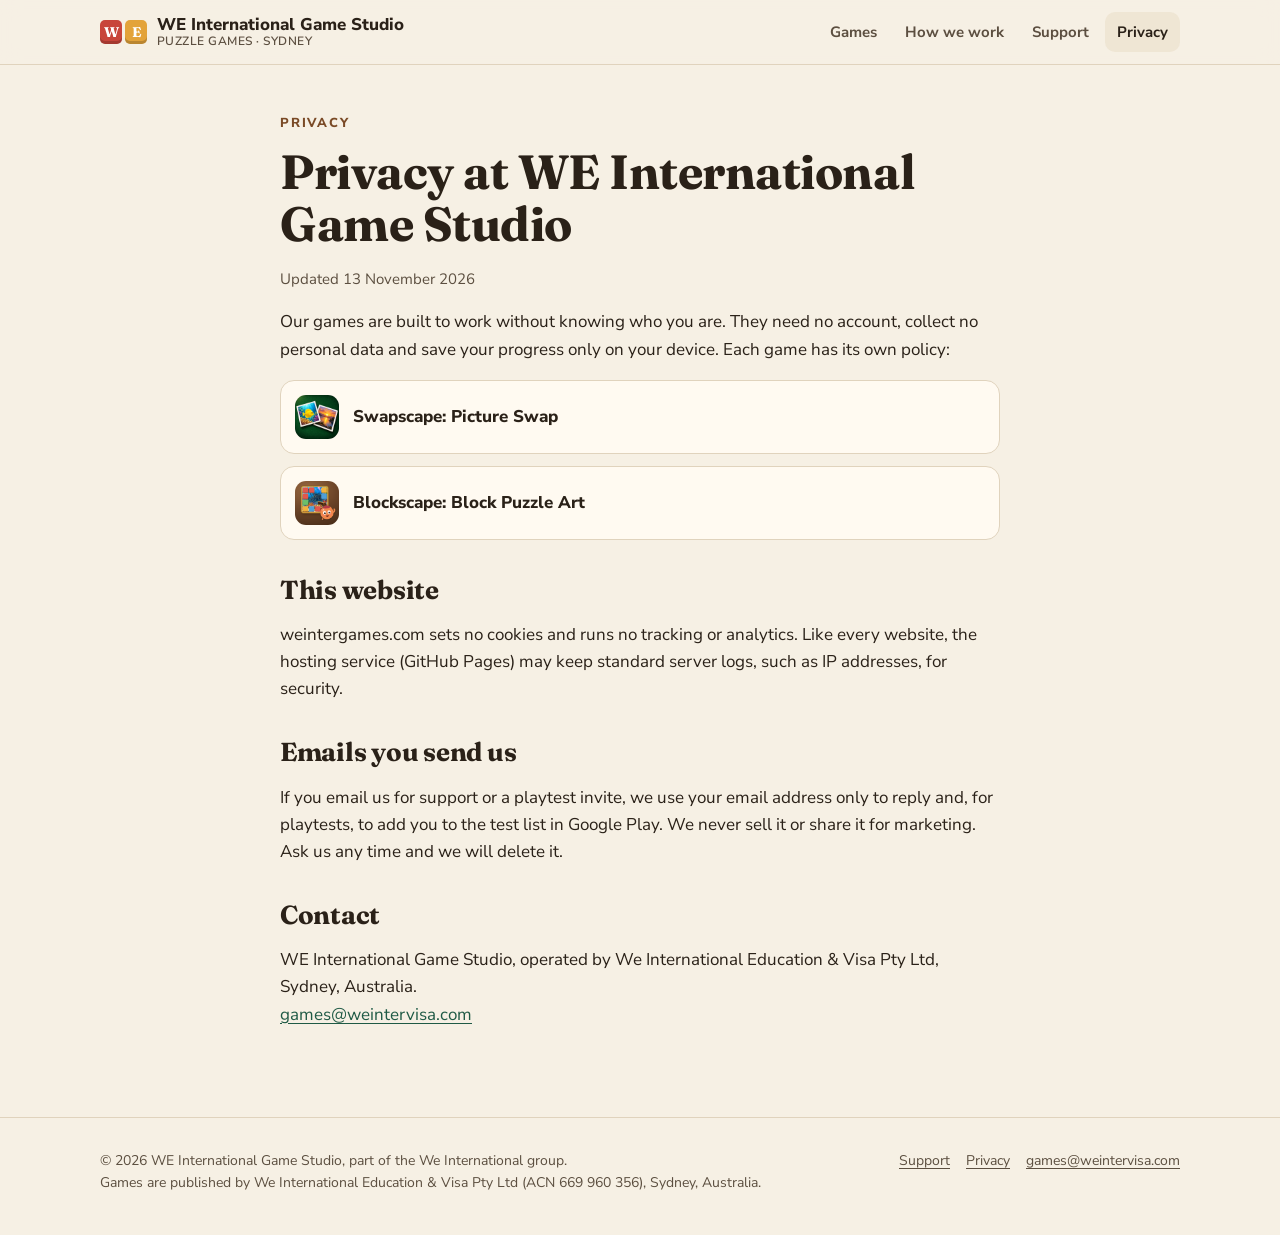
==== privacy/index.html @ 4d91bb36 "First version of weintergames.com: home, games, support, privacy (studio + Swapscape + Blockscape) C" ====
<!doctype html>
<html lang="en">
<head>
<meta charset="utf-8">
<meta name="viewport" content="width=device-width,initial-scale=1">
<title>Privacy · WE International Game Studio</title>
<meta name="description" content="How WE International Game Studio handles privacy: no accounts, no personal data, no tracking on this website.">
<link rel="canonical" href="https://weintergames.com/privacy/">
<meta property="og:title" content="Privacy · WE International Game Studio">
<meta property="og:description" content="How WE International Game Studio handles privacy: no accounts, no personal data, no tracking on this website.">
<meta property="og:image" content="https://weintergames.com/assets/img/swapscape-feature.webp">
<meta name="theme-color" content="#1f5a45">
<link rel="icon" href="../assets/favicon.svg" type="image/svg+xml">
<link rel="preconnect" href="https://fonts.googleapis.com"><link rel="preconnect" href="https://fonts.gstatic.com" crossorigin>
<link href="https://fonts.googleapis.com/css2?family=Fraunces:ital,opsz,wght@0,9..144,600;0,9..144,700;1,9..144,600&family=Nunito+Sans:wght@400;600;700;800&display=swap" rel="stylesheet">
<link rel="stylesheet" href="../assets/site.css">
</head>
<body>
<a class="skip" href="#main">Skip to content</a>
<header class="top"><div class="wrap">
<a class="brand" href="../" aria-label="WE International Game Studio home"><span class="mark" aria-hidden="true"><i>W</i><i>E</i></span><span>WE International Game Studio<small>PUZZLE GAMES · SYDNEY</small></span></a>
<nav aria-label="Main"><ul><li class=hide-sm><a href="../#games">Games</a></li><li class=hide-sm><a href="../#how">How we work</a></li><li><a href="../support/">Support</a></li><li><a href="../privacy/" aria-current=page>Privacy</a></li></ul></nav>
</div></header>
<main id="main">
<article class="doc">
<div class="eyebrow">Privacy</div>
<h1>Privacy at WE International Game Studio</h1>
<p class="meta">Updated 13 November 2026</p>
<p>Our games are built to work without knowing who you are. They need no account, collect no personal data and save your progress only on your device. Each game has its own policy:</p>
<ul class="list"><li><a href="swapscape/"><img src="../assets/img/swapscape-icon.png" alt="">Swapscape: Picture Swap</a></li><li><a href="blockscape/"><img src="../assets/img/blockscape-icon.png" alt="">Blockscape: Block Puzzle Art</a></li></ul>
<h2>This website</h2>
<p>weintergames.com sets no cookies and runs no tracking or analytics. Like every website, the hosting service (GitHub Pages) may keep standard server logs, such as IP addresses, for security.</p>
<h2>Emails you send us</h2>
<p>If you email us for support or a playtest invite, we use your email address only to reply and, for playtests, to add you to the test list in Google Play. We never sell it or share it for marketing. Ask us any time and we will delete it.</p>
<h2>Contact</h2>
<p>WE International Game Studio, operated by We International Education &amp; Visa Pty Ltd, Sydney, Australia.<br><a href="mailto:games@weintervisa.com">games@weintervisa.com</a></p>
</article>
</main>
<footer><div class="wrap">
<div>© 2026 WE International Game Studio, part of the We International group.<br>Games are published by We International Education &amp; Visa Pty Ltd (ACN 669 960 356), Sydney, Australia.</div>
<ul><li><a href="../support/">Support</a></li><li><a href="../privacy/">Privacy</a></li><li><a href="mailto:games@weintervisa.com">games@weintervisa.com</a></li></ul>
</div></footer>
</body>
</html>
---- assets/site.css ----
:root{
  --paper:#f6f0e4; --paper-2:#efe6d4; --card:#fffaf1; --ink:#2a2118; --ink-2:#5c4f40; --line:#e0d3bd;
  --green:#1f5a45; --green-2:#2f7a5e; --wood:#7a4a26; --amber:#e3a33a; --red:#c8453b; --blue:#3f7fc1;
  --shadow:0 1px 2px rgba(60,40,20,.08),0 8px 24px rgba(60,40,20,.10);
  --radius:18px; --max:1120px;
  --display:"Fraunces",Georgia,serif; --body:"Nunito Sans",system-ui,-apple-system,"Segoe UI",sans-serif;
}
@media (prefers-color-scheme:dark){:root:not([data-theme="light"]){
  --paper:#17130f; --paper-2:#1f1a14; --card:#241e17; --ink:#f3eadb; --ink-2:#c3b49e; --line:#3a3027;
  --green:#5fbf95; --green-2:#7fd3ad; --wood:#d39a6a; --shadow:0 1px 2px rgba(0,0,0,.3),0 10px 28px rgba(0,0,0,.35);
}}
*{box-sizing:border-box}
html{scroll-behavior:smooth}
body{margin:0;background:var(--paper);color:var(--ink);font:17px/1.6 var(--body);-webkit-font-smoothing:antialiased}
img{max-width:100%;display:block}
a{color:var(--green);text-underline-offset:3px}
.wrap{max-width:var(--max);margin:0 auto;padding:0 20px}
.skip{position:absolute;left:-999px}.skip:focus{left:12px;top:12px;background:var(--card);padding:8px 12px;border-radius:8px;z-index:9}

/* header */
.top{position:sticky;top:0;z-index:5;background:color-mix(in srgb,var(--paper) 88%,transparent);backdrop-filter:blur(10px);border-bottom:1px solid var(--line)}
.top .wrap{display:flex;align-items:center;justify-content:space-between;height:64px;gap:16px}
.brand{display:flex;align-items:center;gap:10px;text-decoration:none;color:var(--ink);font-weight:800;line-height:1.1}
.brand small{display:block;font-weight:600;color:var(--ink-2);font-size:12px;letter-spacing:.04em}
.mark{display:flex;gap:3px}
.mark i{display:grid;place-items:center;width:22px;height:24px;border-radius:5px;font:700 14px/1 var(--display);font-style:normal;color:#fff;box-shadow:inset 0 -3px 0 rgba(0,0,0,.18)}
.mark i:nth-child(1){background:var(--red)}.mark i:nth-child(2){background:var(--amber)}
nav ul{display:flex;gap:4px;list-style:none;margin:0;padding:0}
nav a{display:block;padding:8px 12px;border-radius:10px;color:var(--ink-2);text-decoration:none;font-weight:700;font-size:15px}
nav a:hover,nav a[aria-current]{background:var(--paper-2);color:var(--ink)}
@media (max-width:640px){nav .hide-sm{display:none}.brand small{display:none}.brand{font-size:14px}nav a{padding:8px 9px;font-size:14px}.top .wrap{gap:8px}}

/* hero */
.hero{padding:56px 0 40px}
.hero .wrap{display:grid;grid-template-columns:1.05fr 1fr;gap:48px;align-items:center}
.eyebrow{font-weight:800;font-size:13px;letter-spacing:.14em;text-transform:uppercase;color:var(--wood)}
h1,h2,h3{font-family:var(--display);line-height:1.08;margin:0;letter-spacing:-.01em}
h1{font-size:clamp(40px,6vw,66px);font-weight:700;margin:12px 0 18px}
h1 em{font-style:italic;color:var(--green)}
.lede{font-size:19px;color:var(--ink-2);max-width:34em;margin:0 0 26px}
.btns{display:flex;flex-wrap:wrap;gap:12px}
.btn{display:inline-flex;align-items:center;gap:8px;padding:13px 20px;border-radius:12px;font-weight:800;text-decoration:none;font-size:16px;transition:transform .15s}
.btn:hover{transform:translateY(-1px)}
.btn.primary{background:var(--green);color:#fff;box-shadow:inset 0 -3px 0 rgba(0,0,0,.2)}
@media (prefers-color-scheme:dark){:root:not([data-theme="light"]) .btn.primary{color:#10261d}}
.btn.ghost{border:2px solid var(--line);color:var(--ink)}
.mosaic{display:grid;grid-template-columns:repeat(3,1fr);gap:10px;transform:rotate(-2deg)}
.mosaic img{border-radius:12px;aspect-ratio:1/1.12;object-fit:cover;box-shadow:var(--shadow);border:5px solid var(--card)}
.mosaic img:nth-child(2n){transform:translateY(14px)}
.mosaic img:nth-child(5){transform:rotate(6deg) scale(1.04)}
@media (max-width:860px){.hero .wrap{grid-template-columns:1fr;gap:32px}.mosaic{max-width:440px}}

/* stats */
.stats{border-block:1px solid var(--line);background:var(--paper-2)}
.stats ul{display:grid;grid-template-columns:repeat(4,1fr);list-style:none;margin:0;padding:22px 0;gap:16px}
.stats b{display:block;font:700 30px/1 var(--display);color:var(--ink)}
.stats span{font-size:14px;color:var(--ink-2)}
@media (max-width:640px){.stats ul{grid-template-columns:repeat(2,1fr)}}

/* sections */
section.block{padding:72px 0}
.head{max-width:40em;margin-bottom:32px}
h2{font-size:clamp(30px,4vw,44px);font-weight:700;margin:8px 0 12px}
.head p{color:var(--ink-2);margin:0}

.game{display:grid;grid-template-columns:1.1fr 1fr;gap:36px;align-items:center;background:var(--card);border:1px solid var(--line);border-radius:24px;padding:28px;box-shadow:var(--shadow);margin-bottom:28px}
.game.flip{grid-template-columns:1fr 1.1fr}.game.flip .media{order:2}
.game .feature{border-radius:16px;width:100%}
.shots{display:flex;gap:10px;margin-top:12px}
.shots img{width:calc(25% - 8px);border-radius:10px;border:1px solid var(--line)}
.g-title{display:flex;align-items:center;gap:14px;margin-bottom:10px}
.g-title img{width:64px;height:64px;border-radius:16px;box-shadow:var(--shadow)}
.g-title h3{font-size:30px}
.tag{display:inline-block;font-size:12px;font-weight:800;letter-spacing:.06em;text-transform:uppercase;padding:4px 10px;border-radius:99px;background:var(--paper-2);color:var(--wood);margin-bottom:4px}
.tag.live{background:color-mix(in srgb,var(--green) 16%,transparent);color:var(--green)}
.game ul{padding-left:20px;margin:12px 0 18px;color:var(--ink-2)}
.game li{margin:4px 0}
.links{display:flex;flex-wrap:wrap;gap:10px;font-weight:700;font-size:15px}
@media (max-width:860px){.game,.game.flip{grid-template-columns:1fr;padding:20px}.game.flip .media{order:0}}

.principles{display:grid;grid-template-columns:repeat(3,1fr);gap:18px}
.card{background:var(--card);border:1px solid var(--line);border-radius:var(--radius);padding:24px}
.card .ico{width:42px;height:42px;border-radius:10px;display:grid;place-items:center;font:700 20px var(--display);color:#fff;margin-bottom:14px;box-shadow:inset 0 -3px 0 rgba(0,0,0,.18)}
.card h3{font-size:21px;margin-bottom:6px}
.card p{margin:0;color:var(--ink-2);font-size:16px}
@media (max-width:860px){.principles{grid-template-columns:1fr}}

.contact{background:var(--green);color:#fff;border-radius:24px;padding:40px;display:grid;grid-template-columns:1.4fr 1fr;gap:24px;align-items:center}
.contact h2{color:#fff}.contact p{color:rgba(255,255,255,.85);margin:0}
.contact a.btn{background:#fff;color:var(--green)}
@media (prefers-color-scheme:dark){:root:not([data-theme="light"]) .contact{background:#1d3b2f}:root:not([data-theme="light"]) .contact a.btn{color:#1d3b2f}}
@media (max-width:760px){.contact{grid-template-columns:1fr;padding:28px}}

/* legal pages */
.doc{max-width:760px;margin:0 auto;padding:48px 20px 72px}
.doc h1{font-size:clamp(34px,5vw,48px)}
.doc h2{font-size:26px;margin:36px 0 8px}
.doc .meta{color:var(--ink-2);font-size:15px}
.doc .lang{display:flex;gap:8px;margin:18px 0 8px}
.doc .lang a{padding:6px 12px;border-radius:99px;border:1px solid var(--line);text-decoration:none;font-weight:700;font-size:14px}
.doc hr{border:0;border-top:1px solid var(--line);margin:48px 0}
.doc dl{margin:0}.doc dt{font-weight:800;margin-top:16px}.doc dd{margin:2px 0 0;color:var(--ink-2)}
.list{display:grid;gap:12px;padding:0;list-style:none}
.list a{display:flex;align-items:center;gap:14px;background:var(--card);border:1px solid var(--line);border-radius:14px;padding:14px;text-decoration:none;color:var(--ink);font-weight:800}
.list img{width:44px;height:44px;border-radius:11px}

footer{border-top:1px solid var(--line);padding:32px 0 40px;color:var(--ink-2);font-size:14px}
footer .wrap{display:flex;flex-wrap:wrap;justify-content:space-between;gap:16px}
footer a{color:var(--ink-2)}
footer ul{display:flex;gap:16px;list-style:none;padding:0;margin:0}
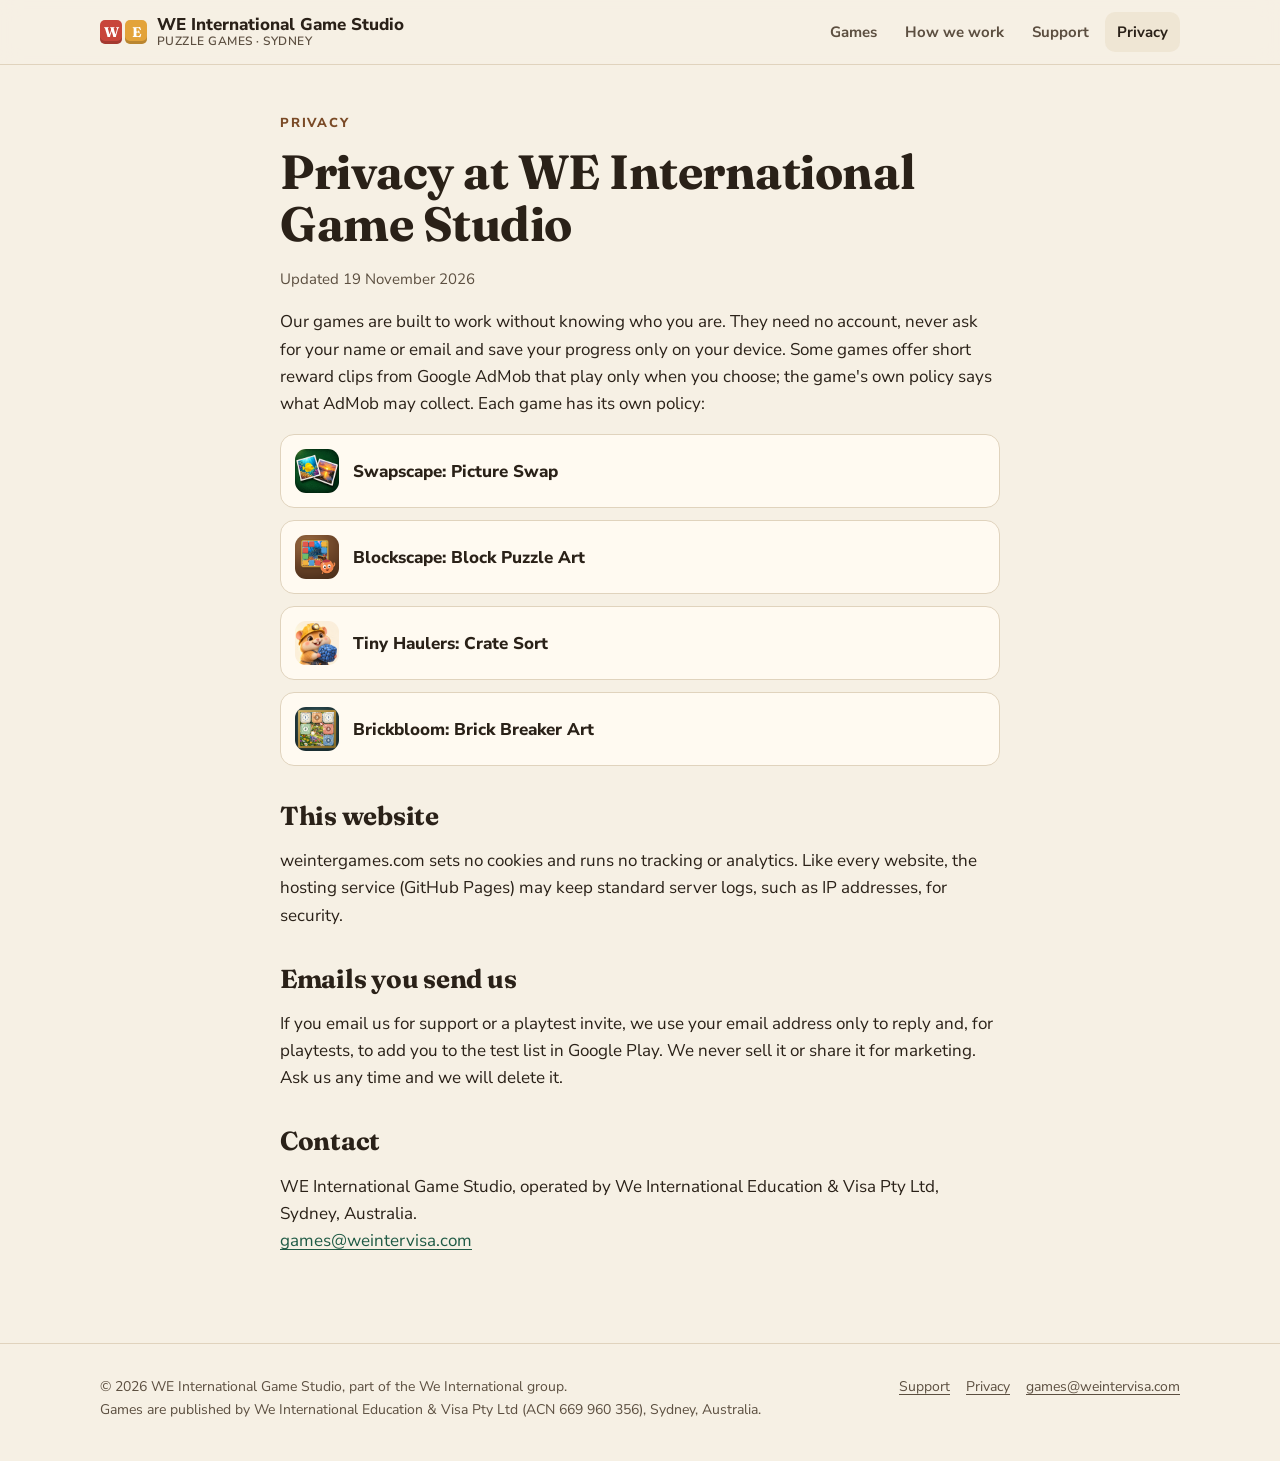
==== commit eadead38: "Deploy site from studio2-games main: Swapscape privacy with ads section (19 Nov), Tiny Haulers and B" ====
--- a/privacy/index.html
+++ b/privacy/index.html
@@ -25,9 +25,9 @@
 <article class="doc">
 <div class="eyebrow">Privacy</div>
 <h1>Privacy at WE International Game Studio</h1>
-<p class="meta">Updated 13 November 2026</p>
-<p>Our games are built to work without knowing who you are. They need no account, collect no personal data and save your progress only on your device. Each game has its own policy:</p>
-<ul class="list"><li><a href="swapscape/"><img src="../assets/img/swapscape-icon.png" alt="">Swapscape: Picture Swap</a></li><li><a href="blockscape/"><img src="../assets/img/blockscape-icon.png" alt="">Blockscape: Block Puzzle Art</a></li></ul>
+<p class="meta">Updated 19 November 2026</p>
+<p>Our games are built to work without knowing who you are. They need no account, never ask for your name or email and save your progress only on your device. Some games offer short reward clips from Google AdMob that play only when you choose; the game's own policy says what AdMob may collect. Each game has its own policy:</p>
+<ul class="list"><li><a href="swapscape/"><img src="../assets/img/swapscape-icon.png" alt="">Swapscape: Picture Swap</a></li><li><a href="blockscape/"><img src="../assets/img/blockscape-icon.png" alt="">Blockscape: Block Puzzle Art</a></li><li><a href="haulers/"><img src="../assets/img/haulers-icon.png" alt="">Tiny Haulers: Crate Sort</a></li><li><a href="brickbloom/"><img src="../assets/img/brickbloom-icon.png" alt="">Brickbloom: Brick Breaker Art</a></li></ul>
 <h2>This website</h2>
 <p>weintergames.com sets no cookies and runs no tracking or analytics. Like every website, the hosting service (GitHub Pages) may keep standard server logs, such as IP addresses, for security.</p>
 <h2>Emails you send us</h2>
